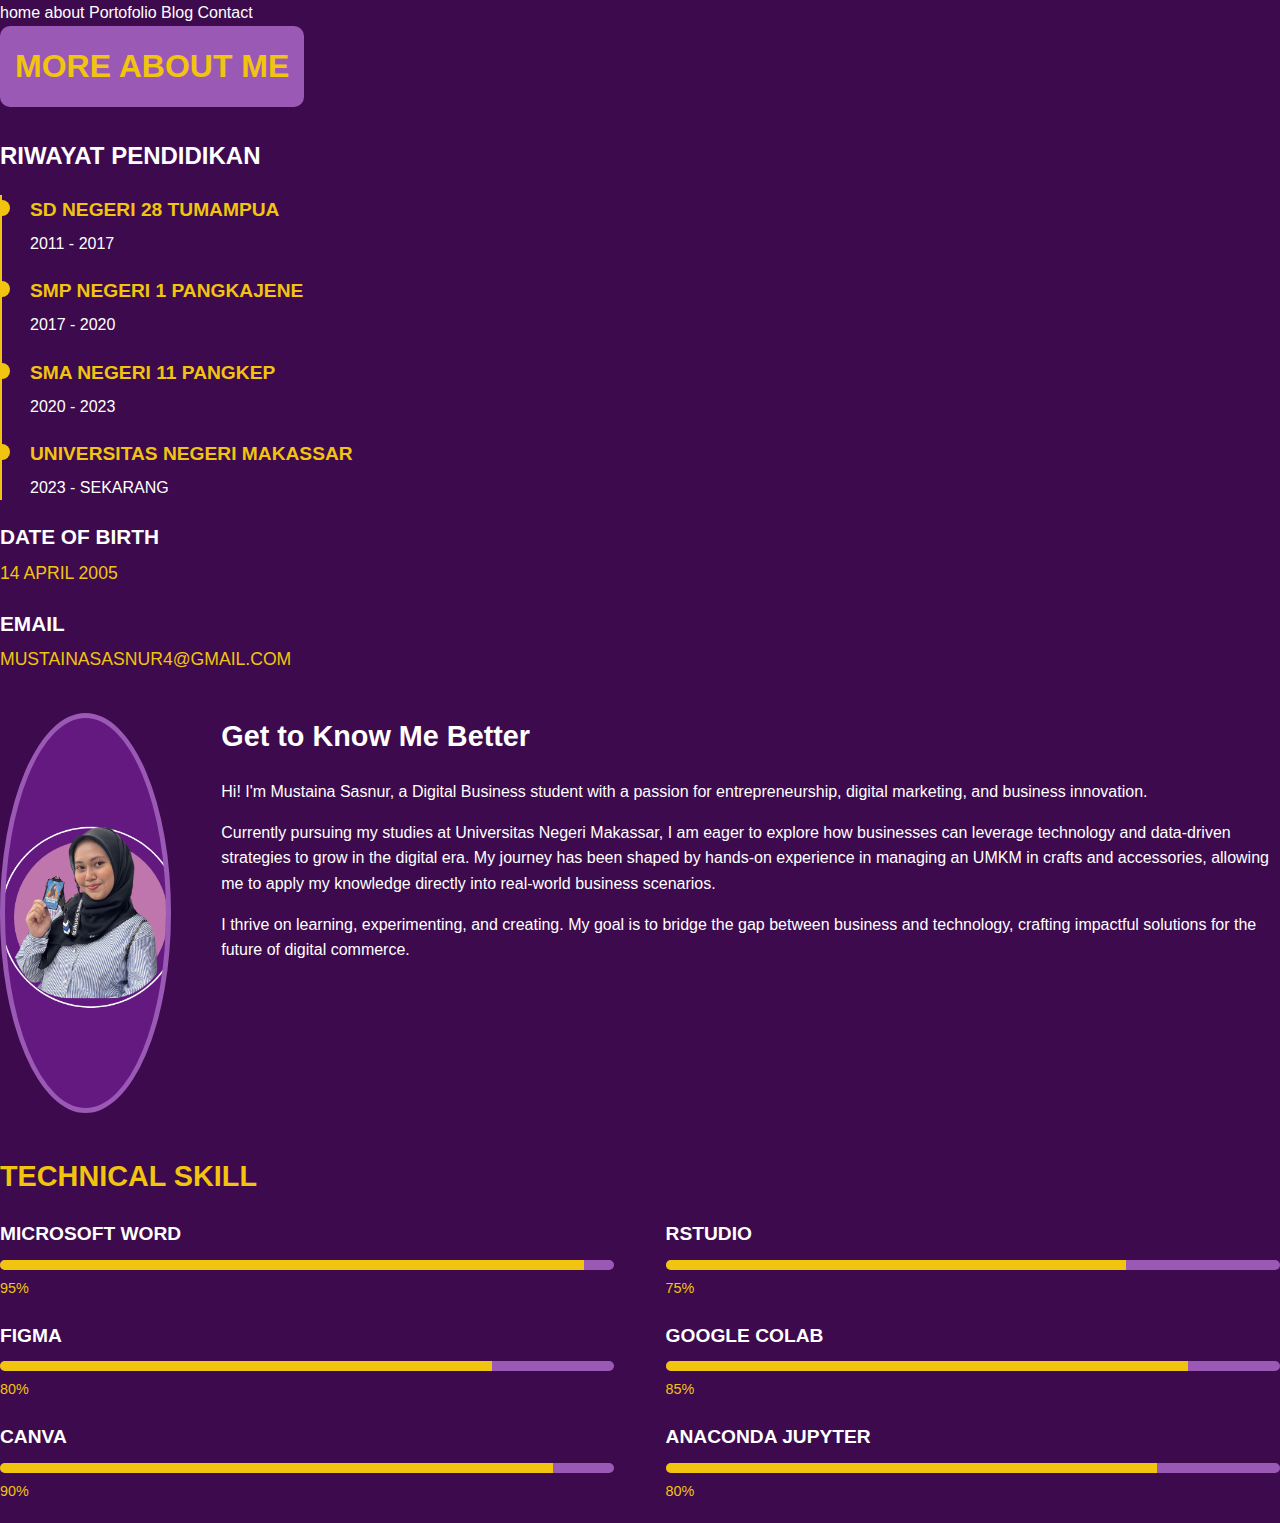
==== about.html @ 908814fb "first commit" ====
<!DOCTYPE html>
<html lang="en">
<head>
    <meta charset="UTF-8">
    <meta name="viewport" content="width=device-width, initial-scale=1.0">
    <title>Mustaina Sasnur - Digital Business Portfolio</title>
    <link rel="stylesheet" href="styles.css">
</head>
<body>
    <!-- Header/Navigation -->
    <header class="navbar">
        <nav>
            <a href="home.html">home</a>
            <a href="about.html"class="active">about</a>
            <a href="portfolio.html">Portofolio</a>
            <a href="blog.html">Blog</a>
            <a href="contact.html">Contact</a>
        </nav>
    </header>

<section class="about" id="about">
    <div class="about-container">
        <div class="about-header">
            <h2>MORE ABOUT ME</h2>
        </div>
        <div class="about-content">
            <div class="education">
                <h3>RIWAYAT PENDIDIKAN</h3>
                <div class="timeline">
                    <div class="timeline-item">
                        <div class="timeline-dot"></div>
                        <div class="timeline-content">
                            <h4>SD NEGERI 28 TUMAMPUA</h4>
                            <p>2011 - 2017</p>
                        </div>
                    </div>
                    <div class="timeline-item">
                        <div class="timeline-dot"></div>
                        <div class="timeline-content">
                            <h4>SMP NEGERI 1 PANGKAJENE</h4>
                            <p>2017 - 2020</p>
                        </div>
                    </div>
                    <div class="timeline-item">
                        <div class="timeline-dot"></div>
                        <div class="timeline-content">
                            <h4>SMA NEGERI 11 PANGKEP</h4>
                            <p>2020 - 2023</p>
                        </div>
                    </div>
                    <div class="timeline-item">
                        <div class="timeline-dot"></div>
                        <div class="timeline-content">
                            <h4>UNIVERSITAS NEGERI MAKASSAR</h4>
                            <p>2023 - SEKARANG</p>
                        </div>
                    </div>
                </div>

                <div class="personal-info">
                    <h3>DATE OF BIRTH</h3>
                    <p>14 APRIL 2005</p>
                    <h3>EMAIL</h3>
                    <p>MUSTAINASASNUR4@GMAIL.COM</p>
                </div>
            </div>

            <div class="profile-info">
                <div class="profile-image">
                    <img src="img/foto about.png" alt="Mustaina Sasnur">
                </div>
                <div class="profile-bio">
                    <h2>Get to Know Me Better</h2>
                    <p>Hi! I'm Mustaina Sasnur, a Digital Business student with a passion for entrepreneurship, digital marketing, and business innovation.</p>
                    <p>Currently pursuing my studies at Universitas Negeri Makassar, I am eager to explore how businesses can leverage technology and data-driven strategies to grow in the digital era. My journey has been shaped by hands-on experience in managing an UMKM in crafts and accessories, allowing me to apply my knowledge directly into real-world business scenarios.</p>
                    <p>I thrive on learning, experimenting, and creating. My goal is to bridge the gap between business and technology, crafting impactful solutions for the future of digital commerce.</p>
                </div>
            </div>

            <div class="skills">
                <h2>TECHNICAL SKILL</h2>
                <div class="skills-container">
                    <div class="skill-column">
                        <div class="skill-item">
                            <h3>MICROSOFT WORD</h3>
                            <div class="skill-bar">
                                <div class="skill-level" style="width: 95%"></div>
                            </div>
                            <span>95%</span>
                        </div>
                        <div class="skill-item">
                            <h3>FIGMA</h3>
                            <div class="skill-bar">
                                <div class="skill-level" style="width: 80%"></div>
                            </div>
                            <span>80%</span>
                        </div>
                        <div class="skill-item">
                            <h3>CANVA</h3>
                            <div class="skill-bar">
                                <div class="skill-level" style="width: 90%"></div>
                            </div>
                            <span>90%</span>
                        </div>
                    </div>
                    <div class="skill-column">
                        <div class="skill-item">
                            <h3>RSTUDIO</h3>
                            <div class="skill-bar">
                                <div class="skill-level" style="width: 75%"></div>
                            </div>
                            <span>75%</span>
                        </div>
                        <div class="skill-item">
                            <h3>GOOGLE COLAB</h3>
                            <div class="skill-bar">
                                <div class="skill-level" style="width: 85%"></div>
                            </div>
                            <span>85%</span>
                        </div>
                        <div class="skill-item">
                            <h3>ANACONDA JUPYTER</h3>
                            <div class="skill-bar">
                                <div class="skill-level" style="width: 80%"></div>
                            </div>
                            <span>80%</span>
                        </div>
                    </div>
                </div>
            </div>
        </div>
    </div>
</section>
---- styles.css ----
/* Global Styles */
* {
    margin: 0;
    padding: 0;
    box-sizing: border-box;
    font-family: 'Arial', sans-serif;
}

body {
    background-color: hsl(286, 78%, 17%);
    color: #ffffff;
    line-height: 1.6;
}

a {
    text-decoration: none;
    color: #ffffff;
}

ul {
    list-style: none;
}

img {
    max-width: 150%;
    height: auto;
}

h1, h2, h3, h4, h5, h6 {
    margin-bottom: 15px;
}

.container {
    width: 90%;
    max-width: 1200px;
    margin: 0 auto;
    padding: 0 15px;
}

/* Header Styles */

/* Update the header positioning */
.header {
    display: flex;
    justify-content: flex-end; /* This will push everything to the right */
    align-items: center;
    padding: 15px 5%;
    background-color: #7d308e;
    position: sticky;
    top: 0;
    z-index: 100;
}

/* If you want to maintain some spacing between nav items */
.nav ul {
    display: flex;
}

.nav ul li {
    margin-left: 20px;
}

/* If you have a logo that should still be on the left */
.logo {
    margin-right: auto; /* This keeps the logo on the left while everything else moves right */
}
.nav ul li a {
    color: #ffffff;
    font-weight: 500;
    transition: color 0.3s ease;
}

.nav ul li a:hover {
    color: #f1c40f;
}

/* Home Section Styles */
.home-section {
    padding: 10px 5%;
}

.intro-container {
    display: flex;
    justify-content: space-between;
    align-items: center;
    margin-bottom: 50px;
}

.intro-text h1 {
    font-size: 3rem;
    font-weight: 700;
    color: #f1c40f;
    margin-bottom: 20px;
}

.quote {
    font-style: italic;
    font-size: 1.2rem;
    color: #ffffff;
}

/* Style for the image container */
.profile-image-container 
   
  
  /* Style for the image itself */
  

.gallery-item img {
    width: 100px;
    height: 100px;
    object-fit: cover;
}


.gallery-section {
    margin-bottom: 50px;
    text-align: center;
}

.gallery-section h2 {
    font-size: 1.8rem;
    margin-bottom: 30px;
    color: #f1c40f;
}

.gallery-container {
    display: flex;
    justify-content: space-around;
    flex-wrap: wrap;
}

.gallery-item {
    width: 200px;
    height: 200px;
    border-radius: 10%;
    overflow: hidden;
    margin: 10px;
    background-color: #f5d2f5;
}
.gallery-section {
    padding: 40px 20px;
    background-color: #76137e;
    text-align: center;
    border: radius 10%;
}

.gallery-section h2 {
    font-size: 28px;
    color: #e8f718;
    margin-bottom: 30px;
    font-weight: bold;
}

.gallery-container {
    display: flex;
    flex-wrap: wrap;
    justify-content: center;
    gap: 20px;
}

.gallery-item {
    width: 300px;
    overflow: hidden;
    border-radius: 50px;
    box-shadow: 0 4px 12px rgba(0, 0, 0, 0.1);
    transition: transform 0.3s ease;
}

.gallery-item:hover {
    transform: scale(1.05);
}

.gallery-item img {
    width: 100%;
    height: 100%;
    object-fit: cover;
    display: block;
    transition: transform 0.3s ease;
}

.gallery-item img:hover {
    transform: scale(1.1);
}

.hello-section {
    display: flex;
    justify-content: space-between;
    align-items: center;
}

.hello-section {
    display: flex;
    align-items: center; /* buat vertical center */
    justify-content: center;
    gap: 30px;
    padding: 40px;
    flex-wrap: wrap; /* biar responsif di HP */
  }
  
  .hello-image {
    width: 220px;
    height: 220px;
    border-radius: 50%;
    overflow: hidden;
    flex-shrink: 0; /* biar gak menyempit */
    display: flex;
    align-items: center;
    justify-content: center;
    background-color: #8e4085; /* opsional */
  }
  
  .hello-image img {
    width: 150%;
    height: 150%;
    object-fit: cover;
    display: block;
  }
  


.hello-text h2 {
    font-size: 2.5rem;
    color: #f1c40f;
    margin-bottom: 20px;
}

.hello-text p {
    font-size: 1.1rem;
    margin-bottom: 15px;
}

/* About Section Styles */
.about-section {
    padding: 50px 5%;
    background-color: #3c1053;
}

.about-header h2 {
    font-size: 2rem;
    color: #f1c40f;
    margin-bottom: 30px;
    padding: 15px;
    background-color: #9b59b6;
    border-radius: 10px;
    display: inline-block;
}

.education {
    margin-bottom: 40px;
}

.education h3 {
    font-size: 1.5rem;
    color: #ffffff;
    margin-bottom: 20px;
}

.timeline {
    position: relative;
    padding-left: 30px;
}

.timeline:before {
    content: '';
    position: absolute;
    left: 0;
    top: 0;
    height: 100%;
    width: 2px;
    background-color: #f1c40f;
}

.timeline-item {
    margin-bottom: 20px;
    position: relative;
}

.timeline-dot {
    position: absolute;
    left: -36px;
    top: 5px;
    width: 16px;
    height: 16px;
    border-radius: 50%;
    background-color: #f1c40f;
}

.timeline-content h4 {
    font-size: 1.2rem;
    color: #f1c40f;
    margin-bottom: 5px;
}

.personal-info h3 {
    font-size: 1.3rem;
    color: #ffffff;
    margin-top: 20px;
    margin-bottom: 5px;
}

.personal-info p {
    font-size: 1.1rem;
    color: #f1c40f;
    margin-bottom: 15px;
}

.profile-info {
    display: flex;
    justify-content: space-between;
    margin-bottom: 40px;
}

.profile-image {
    width: 400px;
    height: 400px;
    margin-right: 50px;
    border-radius: 50%;
    overflow: hidden;
    background-color: #641981;
    display: flex;
    justify-content: center;
    align-items: center;
    border: 5px solid #9b59b6;
  }
  
  .profile-info .profile-image img {
    width: 300px;
    height: 300px;
    object-fit: cover; /* Biar gambar nggak gepeng */
  }

.profile-bio h2 {
    font-size: 1.8rem;
    color: #ffffff;
    margin-bottom: 20px;
}

.profile-bio p {
    font-size: 1rem;
    margin-bottom: 15px;
}

.skills h2 {
    font-size: 1.8rem;
    color: #f1c40f;
    margin-bottom: 20px;
}

.skills-container {
    display: flex;
    justify-content: space-between;
}

.skill-column {
    width: 48%;
}

.skill-item {
    margin-bottom: 20px;
}

.skill-item h3 {
    font-size: 1.2rem;
    color: #ffffff;
    margin-bottom: 10px;
}

.skill-bar {
    height: 10px;
    background-color: #9b59b6;
    border-radius: 5px;
    overflow: hidden;
    margin-bottom: 5px;
}

.skill-level {
    height: 100%;
    background-color: #f1c40f;
}

.skill-item span {
    font-size: 0.9rem;
    color: #f1c40f;
}

/* Portfolio Section Styles */
.portfolio-section {
    padding: 50px 5%;
    background-color: #3c1053;
}

.quote-heading {
    font-size: 1.8rem;
    color: #f1c40f;
    text-align: center;
    margin-bottom: 30px;
}

.project {
    margin-bottom: 30px;
}

.project h3 {
    font-size: 1.5rem;
    color: #ffffff;
    margin-bottom: 15px;
}

.project-content {
    display: flex;
    align-items: center;
}

.project-logo {
    width: 400px;
    height: 200px;
    background-color: #9b59b6;
    display: flex;
    justify-content: center;
    align-items: center;
    margin-right: 20px;
    border-radius: 5px;
    overflow: hidden;
}

.project-logo img {
    width: 100%;
    height: 100%;
    object-fit: contain;
}

.project-desc p {
    font-size: 1rem;
}

.experience {
    margin-top: 50px;
}

.experience h2 {
    font-size: 1.8rem;
    color: #f1c40f;
    margin-bottom: 20px;
    text-align: center;
}

.experience-container {
    display: flex;
    justify-content: space-around;
    flex-wrap: wrap;
}

.experience-item {
    width: 45%;
    margin-bottom: 20px;
}

.experience-item img {
    width: 100%;
    height: 200px;
    object-fit: cover;
    border-radius: 10px;
    margin-bottom: 10px;
}

.experience-item h4 {
    font-size: 1.2rem;
    color: #ffffff;
    margin-bottom: 5px;
}

.experience-item p {
    font-size: 0.9rem;
    color: #f1c40f;
}

/* Blog Section Styles */
.blog-section {
    padding: 50px 5%;
    background-color: #3c1053;
}

.blog-header {
    margin-bottom: 40px;
}

.blog-header h2 {
    font-size: 2.2rem;
    color: #ffffff;
    margin-bottom: 15px;
}

.blog-header p {
    font-size: 1.1rem;
}

.digital-marketing-topics {
    margin-bottom: 40px;
    padding: 20px;
    background-color: #9b59b6;
    border-radius: 10px;
}

.digital-marketing-topics h3 {
    font-size: 1.5rem;
    color: #ffffff;
    margin-bottom: 10px;
    text-align: center;
}

.digital-marketing-topics h4 {
    font-size: 1.2rem;
    color: #ffffff;
    margin-bottom: 20px;
    text-align: center;
}

.topics-container {
    display: flex;
    justify-content: space-around;
    flex-wrap: wrap;
}

.topic-item {
    text-align: center;
    width: 30%;
    padding: 15px;
    background-color: #f9f9f9;
    border-radius: 10px;
}

.topic-icon {
    width: 60px;
    height: 60px;
    margin: 0 auto 10px;
}

.topic-icon img {
    width: 100%;
    height: 100%;
    object-fit: contain;
}

.topic-item h5 {
    font-size: 1.1rem;
    color: #3c1053;
}

.latest-articles h3 {
    font-size: 1.8rem;
    color: #f1c40f;
    margin-bottom: 20px;
}

.articles-container {
    display: flex;
    justify-content: space-between;
    flex-wrap: wrap;
}

.article-item {
    width: 32%;
    margin-bottom: 20px;
    background-color: #ffffff;
    border-radius: 10px;
    overflow: hidden;
}

.article-item img {
    width: 100%;
    height: 180px;
    object-fit: cover;
}

.article-info {
    padding: 15px;
}

.article-date {
    font-size: 0.9rem;
    color: #4c1c67;
    margin-bottom: 10px;
}

.article-info h4 {
    font-size: 1.1rem;
    color: #3c1053;
    margin-bottom: 10px;
}

.article-info p {
    font-size: 0.9rem;
    color: #333333;
}

/* Contact Section Styles */
.contact-section {
    padding: 50px 0;
    background-color: #37074e;
}

.contact-section .container {
    max-width: 1200px;
    margin: 0 auto;
    padding: 40px;
    background-color: #873d96;
    border-radius: 20px;
}

.contact-heading {
    text-align: center;
    margin-bottom: 40px;
}

.contact-heading h2 {
    font-size: 28px;
    color: #fefcfe;
    margin-bottom: 10px;
    font-weight: 700;
}

.contact-heading p {
    font-size: 16px;
    color: #454445;
    line-height: 1.5;
}

.contact-content {
    display: flex;
    flex-wrap: wrap;
    gap: 40px;
    justify-content: space-between;
    align-items: flex-start;
}

.contact-form {
    flex: 1 1 60%;
    max-width: 100%;
}

.contact-form form {
    max-width: 100%;
    width: 100%;
}

.form-group {
    margin-bottom: 20px;
}

.form-group label {
    display: block;
    margin-bottom: 8px;
    font-weight: 500;
    color: #fcfcfd;
}

.form-group input,
.form-group textarea {
    width: 100%;
    max-width: 100%;
    padding: 12px 15px;
    border: 1px solid #ddd;
    border-radius: 8px;
    font-family: 'Poppins', sans-serif;
    font-size: 14px;
    background-color: white;
    transition: border-color 0.3s ease;
}

.form-group input:focus,
.form-group textarea:focus {
    outline: none;
    border-color: #4a6da7;
}

.form-group textarea {
    height: 150px;
    resize: vertical;
}

.submit-btn {
    background-color: #590664;
    color: rgb(124, 53, 131);
    padding: 12px 25px;
    border-radius: 50px;
    font-weight: 600;
    font-size: 16px;
    cursor: pointer;
    transition: background-color 0.3s ease;
    display: block;
    width: 100%;
    margin-top: 10px;
}

.submit-btn:hover {
    background-color: #702471;
}

.contact-info {
    flex: 1 1 35%;
    max-width: 100%;
    background-color: rgb(87, 9, 87);
    padding: 30px;
    border-radius: 15px;
    box-shadow: 0 5px 15px rgba(0, 0, 0, 0.05);
}

.contact-info h3 {
    font-size: 20px;
    color: #9b4aa7;
    margin-bottom: 20px;
}

.contact-info ul {
    list-style: none;
    padding: 0;
    margin: 0;
}

.contact-info ul li {
    display: flex;
    align-items: center;
    margin-bottom: 15px;
    font-size: 14px;
    color: #fffafe;
}

.contact-info ul li i {
    color: #3e0643;
    font-size: 18px;
    width: 30px;
}

/* Responsive Styles */
@media (max-width: 992px) {
    .contact-content {
        flex-direction: column;
    }

    .contact-form,
    .contact-info {
        width: 100%;
    }
}

@media (max-width: 576px) {
    .contact-section .container {
        padding: 30px 20px;
    }

    .contact-heading h2 {
        font-size: 24px;
    }

    .submit-btn {
        padding: 10px 20px;
        font-size: 14px;
    }
}

.product-list {
    display: flex;
    flex-wrap: wrap;
    justify-content: center;
    gap: 20px;
    padding: 20px;
}

.product {
    flex: 1 1 100%;
    max-width: 100%;
}

@media (min-width: 768px) {
    .product {
        flex: 1 1 calc(50% - 40px);
        max-width: calc(50% - 40px);
    }
}
/* Footer Styles */
footer {
    background-color: var(--primary-color);
    color: white;
    padding: 50px 0 20px;
}

.footer-content {
    width: 90%;
    max-width: 1200px;
    margin: 0 auto;
    display: flex;
    justify-content: space-between;
    flex-wrap: wrap;
}

.footer-col {
    flex: 1;
    padding: 0 15px;
    margin-bottom: 30px;
}

.footer-col:first-child {
    flex: 2;
}

.footer-tagline {
    font-size: 1.2rem;
    margin-bottom: 10px;
    line-height: 1.5;
}

.footer-social {
    margin-top: 20px;
}

.footer-social a {
    display: inline-block;
    margin-right: 15px;
    font-size: 1.5rem;
    color: white;
    transition: opacity 0.3s;
}

.footer-social a:hover {
    opacity: 0.8;
}

.footer-col h3 {
    font-size: 1.2rem;
    margin-bottom: 20px;
    font-weight: 600;
}

.footer-col ul {
    list-style: none;
    padding: 0;
}

.footer-col ul li {
    margin-bottom: 12px;
}

.footer-col ul li a {
    color: white;
    text-decoration: none;
    transition: opacity 0.3s;
}

.footer-col ul li a:hover {
    opacity: 0.8;
}

.footer-bottom {
    width: 90%;
    max-width: 1200px;
    margin: 0 auto;
    text-align: center;
    padding-top: 20px;
    border-top: 1px solid rgba(255, 255, 255, 0.2);
    font-size: 0.9rem;
}

/* Responsive Styles */
@media (max-width: 992px) {
    .portfolio-grid {
        grid-template-columns: 1fr;
    }

    .portfolio-image {
        height: auto;
    }

    .portfolio-image img {
        width: 100%;
        height: auto;
    }
}

@media (max-width: 768px) {
    .footer-content {
        flex-direction: column;
    }

    .footer-col {
        margin-bottom: 30px;
    }

    .footer-col:last-child {
        margin-bottom: 0;
    }
}

@media (max-width: 576px) {
    .portfolio h2 {
        font-size: 1.5rem;
    }

    .footer-tagline {
        font-size: 1rem;
    }
}
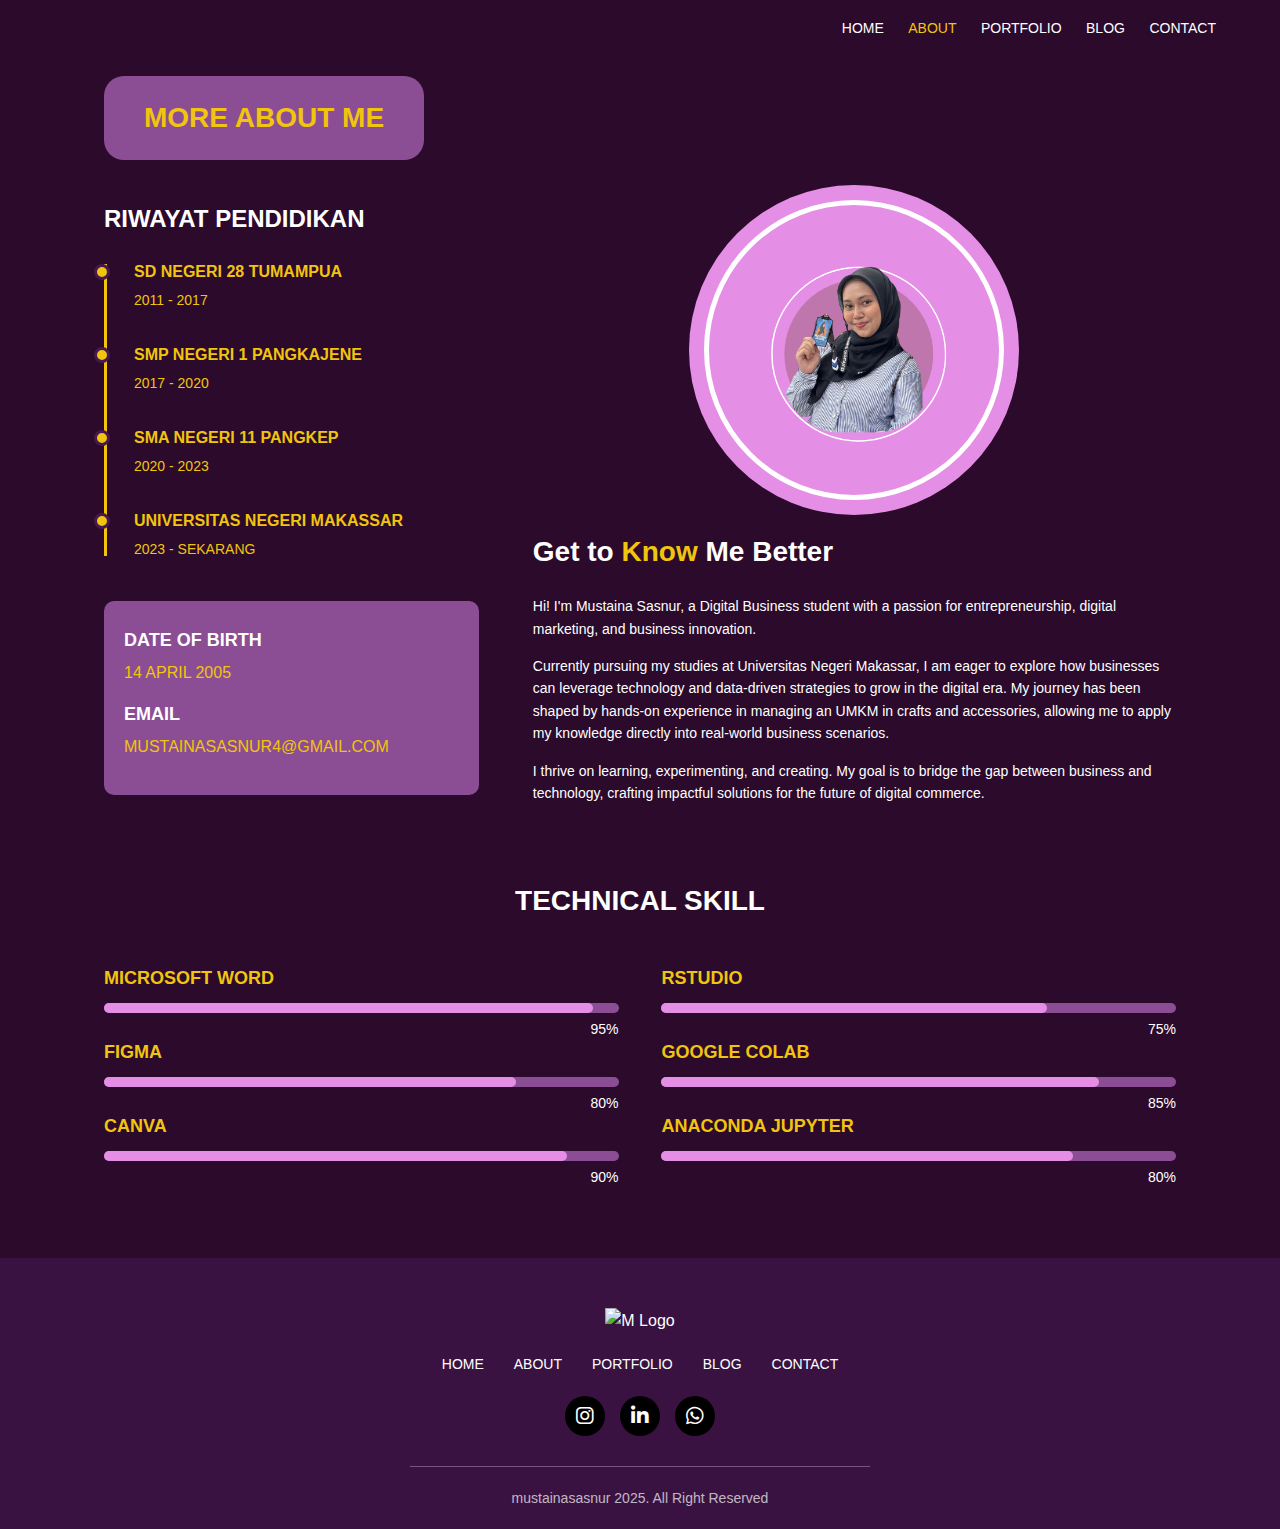
==== commit aaf8f57b: "test" ====
--- a/about.html
+++ b/about.html
@@ -4,28 +4,32 @@
     <meta charset="UTF-8">
     <meta name="viewport" content="width=device-width, initial-scale=1.0">
     <title>Mustaina Sasnur - Digital Business Portfolio</title>
-    <link rel="stylesheet" href="styles.css">
+    <link rel="stylesheet" href="css/about.css">
+    <link rel="stylesheet" href="https://cdnjs.cloudflare.com/ajax/libs/font-awesome/6.4.0/css/all.min.css">
 </head>
 <body>
     <!-- Header/Navigation -->
     <header class="navbar">
         <nav>
-            <a href="home.html">home</a>
-            <a href="about.html"class="active">about</a>
-            <a href="portfolio.html">Portofolio</a>
-            <a href="blog.html">Blog</a>
-            <a href="contact.html">Contact</a>
+            <a href="home.html">HOME</a>
+            <a href="about.html" class="active">ABOUT</a>
+            <a href="portfolio.html">PORTFOLIO</a>
+            <a href="blog.html">BLOG</a>
+            <a href="contact.html">CONTACT</a>
         </nav>
     </header>
 
-<section class="about" id="about">
     <div class="about-container">
+        <!-- Header Box -->
         <div class="about-header">
             <h2>MORE ABOUT ME</h2>
         </div>
+        
         <div class="about-content">
-            <div class="education">
-                <h3>RIWAYAT PENDIDIKAN</h3>
+            <!-- Left Column -->
+            <div class="left-column">
+                <!-- Education Timeline -->
+                <h3 class="education-title">RIWAYAT PENDIDIKAN</h3>
                 <div class="timeline">
                     <div class="timeline-item">
                         <div class="timeline-dot"></div>
@@ -57,6 +61,7 @@
                     </div>
                 </div>
 
+                <!-- Personal Info Box -->
                 <div class="personal-info">
                     <h3>DATE OF BIRTH</h3>
                     <p>14 APRIL 2005</p>
@@ -64,70 +69,101 @@
                     <p>MUSTAINASASNUR4@GMAIL.COM</p>
                 </div>
             </div>
-
-            <div class="profile-info">
+            
+            <!-- Right Column -->
+            <div class="right-column">
+                <!-- Profile Image -->
                 <div class="profile-image">
                     <img src="img/foto about.png" alt="Mustaina Sasnur">
                 </div>
-                <div class="profile-bio">
-                    <h2>Get to Know Me Better</h2>
+                
+                <!-- Bio Section -->
+                <div class="bio-section">
+                    <h2>Get to <span>Know</span> Me Better</h2>
                     <p>Hi! I'm Mustaina Sasnur, a Digital Business student with a passion for entrepreneurship, digital marketing, and business innovation.</p>
                     <p>Currently pursuing my studies at Universitas Negeri Makassar, I am eager to explore how businesses can leverage technology and data-driven strategies to grow in the digital era. My journey has been shaped by hands-on experience in managing an UMKM in crafts and accessories, allowing me to apply my knowledge directly into real-world business scenarios.</p>
                     <p>I thrive on learning, experimenting, and creating. My goal is to bridge the gap between business and technology, crafting impactful solutions for the future of digital commerce.</p>
                 </div>
             </div>
-
-            <div class="skills">
-                <h2>TECHNICAL SKILL</h2>
-                <div class="skills-container">
-                    <div class="skill-column">
-                        <div class="skill-item">
-                            <h3>MICROSOFT WORD</h3>
-                            <div class="skill-bar">
-                                <div class="skill-level" style="width: 95%"></div>
-                            </div>
-                            <span>95%</span>
+        </div>
+        
+        <!-- Technical Skills Section -->
+        <div class="skills-section">
+            <h2>TECHNICAL SKILL</h2>
+            <div class="skills-container">
+                <div class="skill-column">
+                    <div class="skill-item">
+                        <h3>MICROSOFT WORD</h3>
+                        <div class="skill-bar">
+                            <div class="skill-level" style="width: 95%"></div>
                         </div>
-                        <div class="skill-item">
-                            <h3>FIGMA</h3>
-                            <div class="skill-bar">
-                                <div class="skill-level" style="width: 80%"></div>
-                            </div>
-                            <span>80%</span>
+                        <span>95%</span>
+                    </div>
+                    <div class="skill-item">
+                        <h3>FIGMA</h3>
+                        <div class="skill-bar">
+                            <div class="skill-level" style="width: 80%"></div>
                         </div>
-                        <div class="skill-item">
-                            <h3>CANVA</h3>
-                            <div class="skill-bar">
-                                <div class="skill-level" style="width: 90%"></div>
-                            </div>
-                            <span>90%</span>
+                        <span>80%</span>
+                    </div>
+                    <div class="skill-item">
+                        <h3>CANVA</h3>
+                        <div class="skill-bar">
+                            <div class="skill-level" style="width: 90%"></div>
                         </div>
+                        <span>90%</span>
                     </div>
-                    <div class="skill-column">
-                        <div class="skill-item">
-                            <h3>RSTUDIO</h3>
-                            <div class="skill-bar">
-                                <div class="skill-level" style="width: 75%"></div>
-                            </div>
-                            <span>75%</span>
+                </div>
+                <div class="skill-column">
+                    <div class="skill-item">
+                        <h3>RSTUDIO</h3>
+                        <div class="skill-bar">
+                            <div class="skill-level" style="width: 75%"></div>
                         </div>
-                        <div class="skill-item">
-                            <h3>GOOGLE COLAB</h3>
-                            <div class="skill-bar">
-                                <div class="skill-level" style="width: 85%"></div>
-                            </div>
-                            <span>85%</span>
+                        <span>75%</span>
+                    </div>
+                    <div class="skill-item">
+                        <h3>GOOGLE COLAB</h3>
+                        <div class="skill-bar">
+                            <div class="skill-level" style="width: 85%"></div>
                         </div>
-                        <div class="skill-item">
-                            <h3>ANACONDA JUPYTER</h3>
-                            <div class="skill-bar">
-                                <div class="skill-level" style="width: 80%"></div>
-                            </div>
-                            <span>80%</span>
+                        <span>85%</span>
+                    </div>
+                    <div class="skill-item">
+                        <h3>ANACONDA JUPYTER</h3>
+                        <div class="skill-bar">
+                            <div class="skill-level" style="width: 80%"></div>
                         </div>
+                        <span>80%</span>
                     </div>
                 </div>
             </div>
         </div>
     </div>
-</section>
+
+    <!-- Footer -->
+    <footer>
+        <div class="footer-logo">
+            <img src="img/logo.png" alt="M Logo">
+        </div>
+        <div class="footer-nav">
+            <nav>
+                <a href="index.html">HOME</a>
+                <a href="about.html">ABOUT</a>
+                <a href="portfolio.html">PORTFOLIO</a>
+                <a href="blog.html">BLOG</a>
+                <a href="contact.html">CONTACT</a>
+            </nav>
+        </div>
+        <div class="social-icons">
+            <a href="#"><i class="fab fa-instagram"></i></a>
+            <a href="#"><i class="fab fa-linkedin-in"></i></a>
+            <a href="#"><i class="fab fa-whatsapp"></i></a>
+        </div>
+        <div class="footer-divider"></div>
+        <div class="copyright">
+            <p>mustainasasnur 2025. All Right Reserved</p>
+        </div>
+    </footer>
+</body>
+</html>--- a/css/about.css
+++ b/css/about.css
@@ -0,0 +1,373 @@
+/* Base Styles */
+* {
+    margin: 0;
+    padding: 0;
+    box-sizing: border-box;
+    font-family: 'Arial', sans-serif;
+}
+
+body {
+    background-color: #2b0a2b; /* Warna ungu tua seperti di gambar */
+    color: #ffffff;
+    line-height: 1.6;
+}
+
+a {
+    text-decoration: none;
+    color: #ffffff;
+}
+
+/* Header/Navigation Styles */
+.navbar {
+    padding: 15px 5%;
+    background-color: transparent;
+    text-align: right;
+}
+
+.navbar nav a {
+    margin-left: 20px;
+    color: #ffffff;
+    font-weight: 500;
+    transition: color 0.3s ease;
+    font-size: 14px;
+    text-transform: uppercase;
+}
+
+.navbar nav a:hover,
+.navbar nav a.active {
+    color: #f1c40f;
+}
+
+/* About Container */
+.about-container {
+    padding: 20px 5%;
+    max-width: 1200px;
+    margin: 0 auto;
+}
+
+/* About Header */
+.about-header {
+    background-color: #8B4E95; /* Warna ungu muda untuk box header */
+    display: inline-block;
+    padding: 20px 40px;
+    border-radius: 20px;
+    margin-bottom: 40px;
+}
+
+.about-header h2 {
+    color: #f1c40f; /* Warna kuning */
+    font-size: 28px;
+    margin: 0;
+}
+
+/* About Content Layout */
+.about-content {
+    display: flex;
+    justify-content: space-between;
+    margin-bottom: 60px;
+}
+
+/* Left Column - Education & Info */
+.left-column {
+    width: 35%;
+}
+
+/* Education Title */
+.education-title {
+    color: #ffffff;
+    font-size: 24px;
+    margin-bottom: 20px;
+}
+
+/* Timeline Design */
+.timeline {
+    position: relative;
+    padding-left: 20px;
+    margin-bottom: 40px;
+}
+
+.timeline:before {
+    content: '';
+    position: absolute;
+    left: 0;
+    top: 5px;
+    bottom: 5px;
+    width: 3px;
+    background-color: #f1c40f; /* Garis kuning */
+}
+
+.timeline-item {
+    position: relative;
+    margin-bottom: 30px;
+}
+
+.timeline-dot {
+    position: absolute;
+    left: -30px;
+    top: 5px;
+    width: 16px;
+    height: 16px;
+    border-radius: 50%;
+    background-color: #f1c40f; /* Titik kuning */
+    border: 3px solid #46184F; /* Border sama dengan background */
+}
+
+.timeline-content {
+    margin-left: 10px;
+}
+
+.timeline-content h4 {
+    color: #f1c40f; /* Teks kuning */
+    font-size: 16px;
+    margin-bottom: 5px;
+}
+
+.timeline-content p {
+    color: #f1c40f; /* Tahun kuning */
+    font-size: 14px;
+}
+
+/* Personal Info Box */
+.personal-info {
+    background-color: #8B4E95; /* Ungu muda seperti header */
+    padding: 20px;
+    border-radius: 10px;
+}
+
+.personal-info h3 {
+    color: #ffffff;
+    font-size: 18px;
+    margin-top: 5px;
+    margin-bottom: 5px;
+}
+
+.personal-info p {
+    color: #f1c40f; /* Teks info kuning */
+    font-size: 16px;
+    margin-bottom: 15px;
+}
+
+/* Right Column - Profile & Bio */
+.right-column {
+    width: 60%;
+    display: flex;
+    flex-direction: column;
+}
+
+/* Profile Image */
+.profile-image {
+    width: 300px; /* Ukuran foto sesuai gambar */
+    height: 300px;
+    margin: 0 auto 30px;
+    position: relative;
+}
+
+.profile-image img {
+    width: 100%;
+    height: 100%;
+    border-radius: 50%;
+    object-fit: cover;
+    border: 5px solid #fff;
+}
+
+.profile-image:before {
+    content: "";
+    position: absolute;
+    top: -15px;
+    left: -15px;
+    right: -15px;
+    bottom: -15px;
+    background: #E58EE5; /* Background pink untuk foto */
+    border-radius: 50%;
+    z-index: -1;
+}
+
+/* Bio Section */
+.bio-section {
+    text-align: left;
+}
+
+.bio-section h2 {
+    font-size: 28px;
+    color: #ffffff;
+    margin-bottom: 20px;
+}
+
+.bio-section h2 span {
+    color: #f1c40f; /* "Know" dalam warna kuning */
+}
+
+.bio-section p {
+    font-size: 14px;
+    line-height: 1.6;
+    margin-bottom: 15px;
+}
+
+/* Technical Skills Section */
+.skills-section {
+    margin-top: 40px;
+    text-align: center;
+}
+
+.skills-section h2 {
+    color: #ffffff;
+    font-size: 28px;
+    margin-bottom: 40px;
+}
+
+.skills-container {
+    display: flex;
+    justify-content: space-between;
+}
+
+.skill-column {
+    width: 48%;
+}
+
+.skill-item {
+    margin-bottom: 25px;
+    text-align: left;
+}
+
+.skill-item h3 {
+    color: #f1c40f; /* Nama skill kuning */
+    font-size: 18px;
+    margin-bottom: 10px;
+}
+
+.skill-bar {
+    background-color: #8B4E95; /* Background ungu muda */
+    height: 10px;
+    border-radius: 5px;
+    margin-bottom: 5px;
+}
+
+.skill-level {
+    background-color: #E58EE5; /* Progress bar pink */
+    height: 100%;
+    border-radius: 5px;
+}
+
+.skill-item span {
+    color: #ffffff;
+    font-size: 14px;
+    float: right;
+}
+
+/* Footer Styles */
+footer {
+    padding: 50px 5% 20px;
+    text-align: center;
+    background-color: #3A1242; /* Footer sedikit lebih gelap */
+    margin-top: 50px;
+}
+
+.footer-logo {
+    margin-bottom: 20px;
+}
+
+.footer-logo img {
+    height: 60px;
+}
+
+.footer-nav {
+    margin-bottom: 20px;
+}
+
+.footer-nav nav {
+    display: flex;
+    justify-content: center;
+    gap: 30px;
+}
+
+.footer-nav a {
+    font-size: 14px;
+    text-transform: uppercase;
+}
+
+.social-icons {
+    display: flex;
+    justify-content: center;
+    gap: 15px;
+    margin-bottom: 30px;
+}
+
+.social-icons a {
+    width: 40px;
+    height: 40px;
+    border-radius: 50%;
+    background-color: #000;
+    display: flex;
+    align-items: center;
+    justify-content: center;
+}
+
+.social-icons i {
+    font-size: 20px;
+    color: #fff;
+}
+
+.footer-divider {
+    height: 1px;
+    background-color: rgba(255, 255, 255, 0.3);
+    width: 40%;
+    margin: 0 auto 20px;
+}
+
+.copyright {
+    font-size: 14px;
+    color: rgba(255, 255, 255, 0.7);
+}
+
+/* Responsive Styles */
+@media (max-width: 992px) {
+    .about-content {
+        flex-direction: column;
+    }
+    
+    .left-column, .right-column {
+        width: 100%;
+    }
+    
+    .left-column {
+        margin-bottom: 40px;
+    }
+    
+    .profile-image {
+        margin: 0 auto 30px;
+    }
+    
+    .bio-section {
+        text-align: center;
+    }
+}
+
+@media (max-width: 768px) {
+    .skills-container {
+        flex-direction: column;
+    }
+    
+    .skill-column {
+        width: 100%;
+    }
+    
+    .footer-nav nav {
+        flex-wrap: wrap;
+    }
+}
+
+@media (max-width: 576px) {
+    .about-header {
+        width: 100%;
+        text-align: center;
+    }
+    
+    .education-title, .skills-section h2 {
+        text-align: center;
+    }
+    
+    .profile-image {
+        width: 250px;
+        height: 250px;
+    }
+}